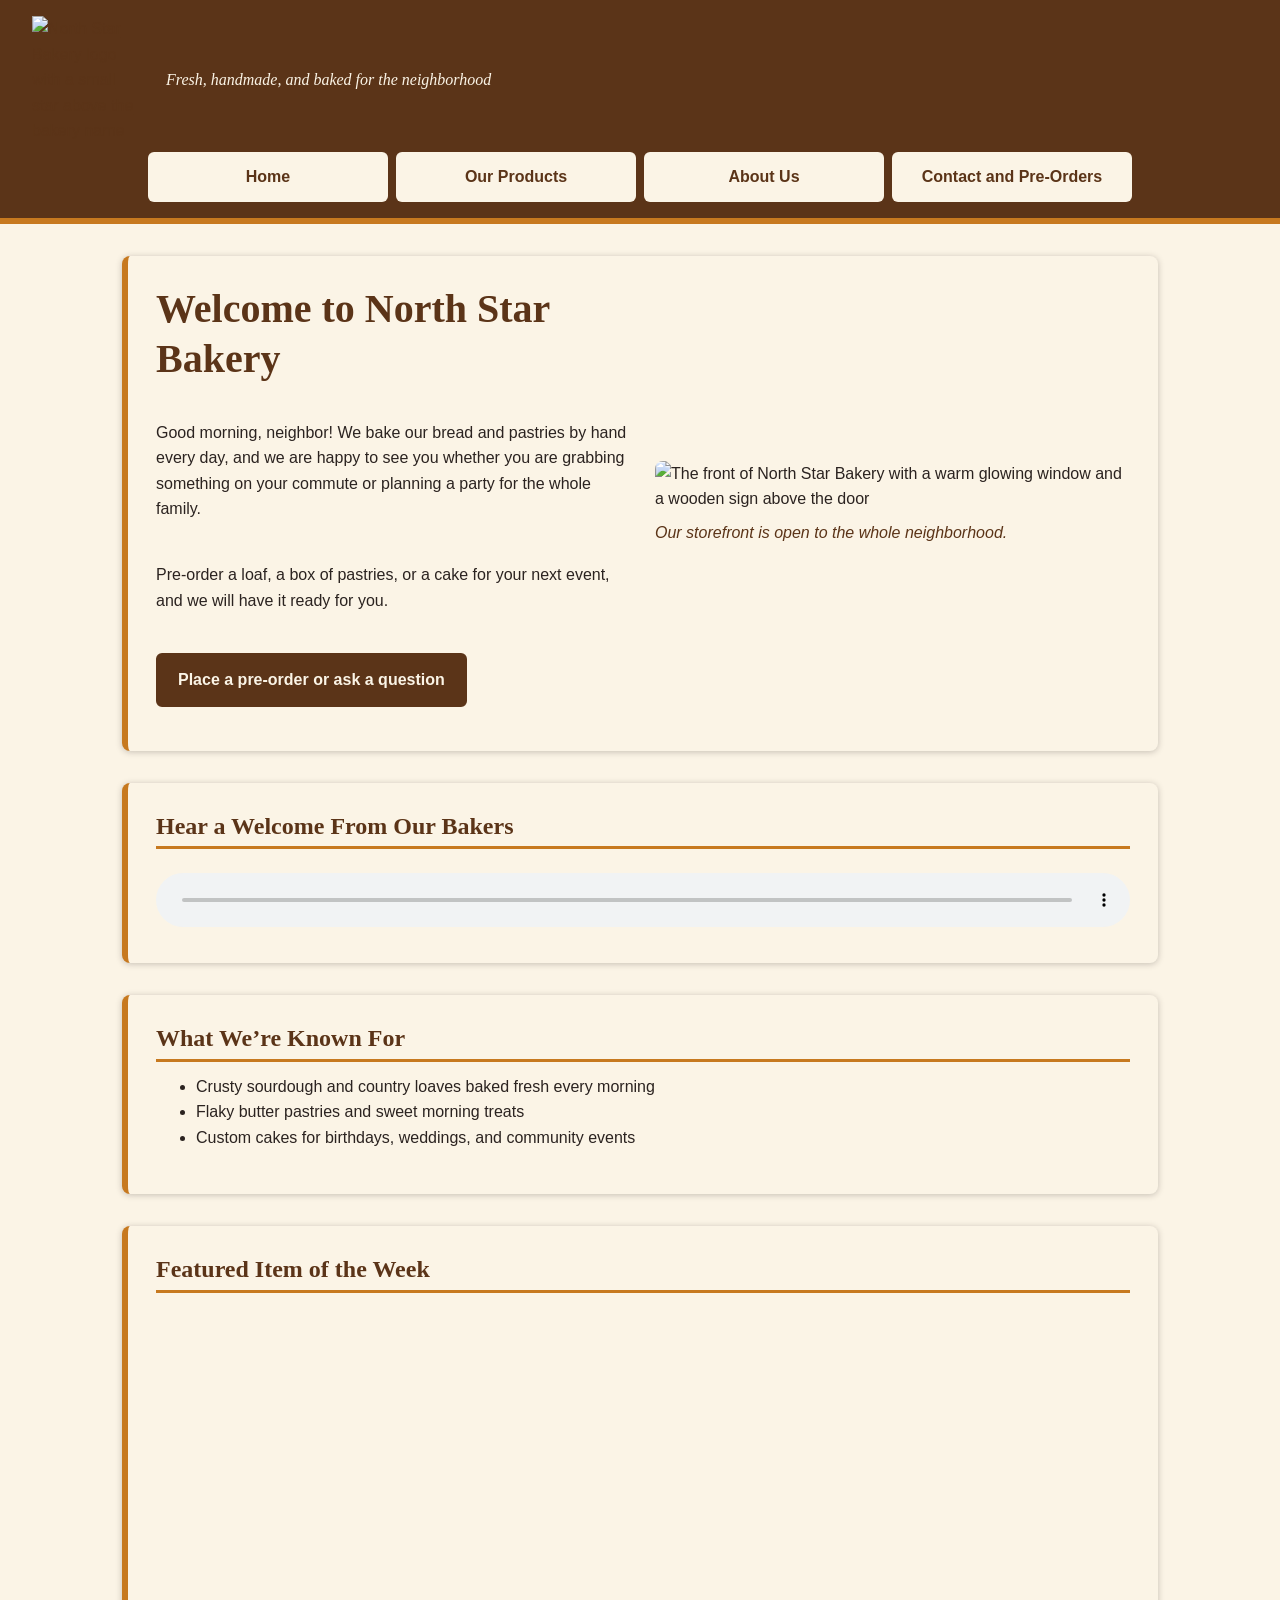
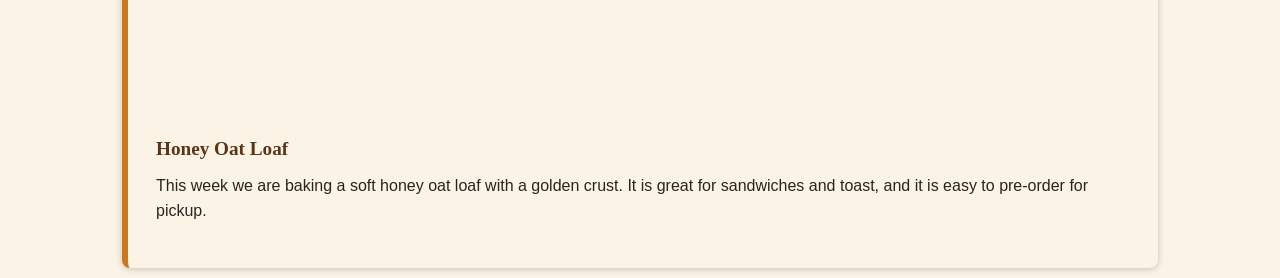
==== index.html @ 599a5acf "Rename index(1).html to index.html" ====
<!DOCTYPE html>
<html lang="en">
<head>
  <meta charset="UTF-8">
  <meta name="viewport" content="width=device-width, initial-scale=1.0">
  <meta name="description" content="North Star Bakery is a neighborhood bakery making fresh bread and pastries by hand. Pre-order for pickup or send us a question.">
  <title>North Star Bakery | Home</title>
  <link rel="stylesheet" href="styles.css">
</head>
<body>
  <header>
    <a class="logo-link" href="index.html"><img src="bakery-logo.png" alt="North Star Bakery logo with a small star above the bakery name" width="150"></a>
    <p class="tagline">Fresh, handmade, and baked for the neighborhood</p>
    <nav aria-label="Main navigation">
      <ul>
        <li><a href="index.html">Home</a></li>
        <li><a href="products.html">Our Products</a></li>
        <li><a href="about.html">About Us</a></li>
        <li><a href="contact.html">Contact and Pre-Orders</a></li>
      </ul>
    </nav>
  </header>

  <main>
    <section class="hero">
      <div class="hero-text">
      <h1>Welcome to North Star Bakery</h1>
      <p>Good morning, neighbor! We bake our bread and pastries by hand every day, and we are happy to see you whether you are grabbing something on your commute or planning a party for the whole family.</p>
      <p>Pre-order a loaf, a box of pastries, or a cake for your next event, and we will have it ready for you.</p>
      <p><a class="button" href="contact.html">Place a pre-order or ask a question</a></p>
      </div>

      <figure>
        <img src="bakery-storefront.jpg" alt="The front of North Star Bakery with a warm glowing window and a wooden sign above the door">
        <figcaption>Our storefront is open to the whole neighborhood.</figcaption>
      </figure>
    </section>

    <section>
      <h2>Hear a Welcome From Our Bakers</h2>
      <audio controls>
        <source src="bakery-welcome.mp3" type="audio/mpeg">
        <p>Your browser does not support the audio element. This is a short welcome message from the bakers at North Star Bakery. They thank you for supporting a small neighborhood bakery and invite you to stop by for a fresh loaf.</p>
      </audio>
    </section>

    <section>
      <h2>What We&rsquo;re Known For</h2>
      <ul>
        <li>Crusty sourdough and country loaves baked fresh every morning</li>
        <li>Flaky butter pastries and sweet morning treats</li>
        <li>Custom cakes for birthdays, weddings, and community events</li>
      </ul>
    </section>

    <section>
      <h2>Featured Item of the Week</h2>
      <picture>
        <source media="(min-width: 800px)" srcset="bakery-feature-large.jpg">
        <img src="bakery-feature-small.jpg" alt="A freshly baked loaf of the week sitting on a wooden board next to a linen cloth">
      </picture>
      <h3>Honey Oat Loaf</h3>
      <p>This week we are baking a soft honey oat loaf with a golden crust. It is great for sandwiches and toast, and it is easy to pre-order for pickup.</p>
    </section>

    <section>
      <h2>Hours and Location</h2>
      <p><strong>Address:</strong> 214 Lantern Street, Maple Hollow</p>
      <p><strong>Hours:</strong> Tuesday to Friday, 7:00 AM to 5:00 PM. Saturday and Sunday, 8:00 AM to 3:00 PM. Closed Monday.</p>
      <p><a href="contact.html">See full hours and directions</a></p>
    </section>
  </main>

  <footer>
    <p>&copy; 2026 North Star Bakery. Baked with care for our neighbors.</p>
    <p>214 Lantern Street, Maple Hollow</p>
  </footer>
</body>
</html>
---- styles.css ----
/* North Star Bakery - Touchstone 3 design system
   Colors (4):  cream #FBF4E6 | brown #5B3418 | honey #C7791F | charcoal #2B2320
   Fonts (2):   Georgia (headings) and Arial (body)
   Approach:    mobile-first, Flexbox layout, media query at 768px */

:root {
  --cream: #FBF4E6;
  --brown: #5B3418;
  --honey: #C7791F;
  --charcoal: #2B2320;
  --font-heading: Georgia, "Times New Roman", serif;
  --font-body: Arial, Helvetica, sans-serif;
  --gap: 1rem;
}

/* ---------- Base (mobile first) ---------- */
* {
  box-sizing: border-box;
}

body {
  margin: 0;
  background-color: var(--cream);
  color: var(--charcoal);
  font-family: var(--font-body);
  font-size: 1rem;
  line-height: 1.6;
}

img,
video {
  display: block;
  max-width: 100%;
  height: auto;
  border-radius: 8px;
}

audio {
  width: 100%;
}

/* Keep large photos from taking over the page */
main figure img,
main picture img {
  width: 100%;
  max-height: 420px;
  object-fit: cover;
}

h1,
h2,
h3 {
  font-family: var(--font-heading);
  color: var(--brown);
  line-height: 1.25;
  margin: 0 0 0.75rem;
}

h1 {
  font-size: 2rem;
}

h2 {
  font-size: 1.5rem;
  padding-bottom: 0.35rem;
  border-bottom: 3px solid var(--honey);
}

h3 {
  font-size: 1.2rem;
}

p,
ul {
  margin: 0 0 1rem;
}

a {
  color: var(--brown);
  text-decoration: underline;
  text-underline-offset: 3px;
}

a:hover {
  color: var(--charcoal);
  text-decoration-color: var(--honey);
  text-decoration-thickness: 3px;
}

a:focus-visible,
button:focus-visible,
input:focus-visible,
select:focus-visible,
textarea:focus-visible {
  outline: 3px solid var(--honey);
  outline-offset: 2px;
}

/* ---------- Header and navigation ---------- */
header {
  display: flex;
  flex-direction: column;
  align-items: center;
  gap: 0.5rem;
  padding: 1rem;
  background-color: var(--brown);
  color: var(--cream);
  border-bottom: 6px solid var(--honey);
  text-align: center;
}

header img {
  width: 110px;
  border-radius: 0;
}

.tagline {
  margin: 0;
  font-family: var(--font-heading);
  font-style: italic;
}

nav {
  width: 100%;
}

nav ul {
  display: flex;
  flex-direction: column;
  gap: 0.5rem;
  margin: 0;
  padding: 0;
  list-style: none;
}

nav a {
  display: block;
  padding: 0.75rem 1rem;
  background-color: var(--cream);
  color: var(--brown);
  font-weight: bold;
  text-decoration: none;
  text-align: center;
  border-radius: 6px;
}

nav a:hover,
nav a:focus-visible {
  background-color: var(--honey);
  color: var(--charcoal);
}

/* ---------- Main content ---------- */
main {
  display: flex;
  flex-direction: column;
  gap: 1.5rem;
  max-width: 1100px;
  margin: 0 auto;
  padding: 1.25rem 1rem;
}

main > section {
  padding: 1.25rem;
  border-left: 6px solid var(--honey);
  border-radius: 8px;
  background-color: var(--cream);
  box-shadow: 0 1px 6px rgba(43, 35, 32, 0.25);
}

main > section > * + * {
  margin-top: 0.75rem;
}

figure {
  margin: 0;
}

figcaption {
  margin-top: 0.5rem;
  font-style: italic;
  color: var(--brown);
}

address {
  font-style: normal;
  margin-bottom: 1rem;
}

/* Layout wrappers use Flexbox, stacked on small screens */
.hero,
.hero-text,
.product-groups,
.team,
.info-boxes {
  display: flex;
  flex-direction: column;
  gap: 1.5rem;
}

.hero > * + *,
.hero-text > *,
.team > * {
  margin-top: 0;
}

.product-groups > section,
.team > article,
.info-boxes > section {
  padding: 1.25rem;
  border-left: 6px solid var(--honey);
  border-radius: 8px;
  background-color: var(--cream);
  box-shadow: 0 1px 6px rgba(43, 35, 32, 0.25);
}

.product-groups > section > * + * {
  margin-top: 0.75rem;
}

/* Buttons and call to action links */
.button,
button {
  display: inline-block;
  min-height: 44px;
  padding: 0.75rem 1.25rem;
  border: 2px solid var(--brown);
  border-radius: 6px;
  background-color: var(--brown);
  color: var(--cream);
  font-family: var(--font-body);
  font-size: 1rem;
  font-weight: bold;
  text-align: center;
  text-decoration: none;
  cursor: pointer;
}

.button:hover,
button:hover {
  background-color: var(--honey);
  border-color: var(--honey);
  color: var(--charcoal);
}

button[type="reset"] {
  background-color: var(--cream);
  color: var(--brown);
}

/* ---------- Forms ---------- */
form {
  display: flex;
  flex-direction: column;
  gap: 1.25rem;
}

fieldset {
  min-width: 0;
  margin: 0;
  padding: 1rem;
  border: 2px solid var(--brown);
  border-radius: 8px;
}

legend {
  padding: 0 0.5rem;
  font-family: var(--font-heading);
  font-size: 1.2rem;
  font-weight: bold;
  color: var(--brown);
}

fieldset p {
  margin: 0 0 1rem;
}

label {
  display: inline-block;
  margin-bottom: 0.35rem;
  font-weight: bold;
}

input,
select,
textarea {
  width: 100%;
  min-height: 44px;
  padding: 0.6rem;
  border: 2px solid var(--brown);
  border-radius: 6px;
  background-color: #ffffff;
  color: var(--charcoal);
  font-family: var(--font-body);
  font-size: 1rem;
}

textarea {
  resize: vertical;
}

input:invalid:not(:placeholder-shown),
textarea:invalid:not(:placeholder-shown) {
  border-color: var(--honey);
}

form > p {
  display: flex;
  flex-wrap: wrap;
  gap: 0.75rem;
  margin: 0;
}

/* ---------- Footer ---------- */
footer {
  padding: 1.25rem 1rem;
  background-color: var(--brown);
  color: var(--cream);
  border-top: 6px solid var(--honey);
  text-align: center;
}

footer p {
  margin: 0.25rem 0;
}

/* ---------- Larger screens (tablet and up) ---------- */
@media (min-width: 768px) {
  h1 {
    font-size: 2.5rem;
  }

  header {
    flex-direction: row;
    flex-wrap: wrap;
    justify-content: space-between;
    padding: 1rem 2rem;
    text-align: left;
  }

  .tagline {
    flex: 1;
    padding-left: 1rem;
  }

  nav {
    width: 100%;
  }

  nav ul {
    flex-direction: row;
    justify-content: center;
  }

  nav li {
    flex: 1;
    max-width: 240px;
  }

  main {
    padding: 2rem;
    gap: 2rem;
  }

  main > section,
  .product-groups > section,
  .team > article,
  .info-boxes > section {
    padding: 1.75rem;
  }

  /* Home page: welcome text beside the storefront photo */
  .hero {
    flex-direction: row;
    align-items: center;
  }

  .hero-text,
  .hero figure {
    flex: 1;
  }

  /* Products, team, and contact info sit side by side */
  .product-groups,
  .team,
  .info-boxes {
    flex-direction: row;
    align-items: stretch;
  }

  .product-groups > section,
  .team > article,
  .info-boxes > section {
    flex: 1;
  }

  /* Longer forms are easier to scan at a comfortable width */
  form {
    max-width: 700px;
  }
}
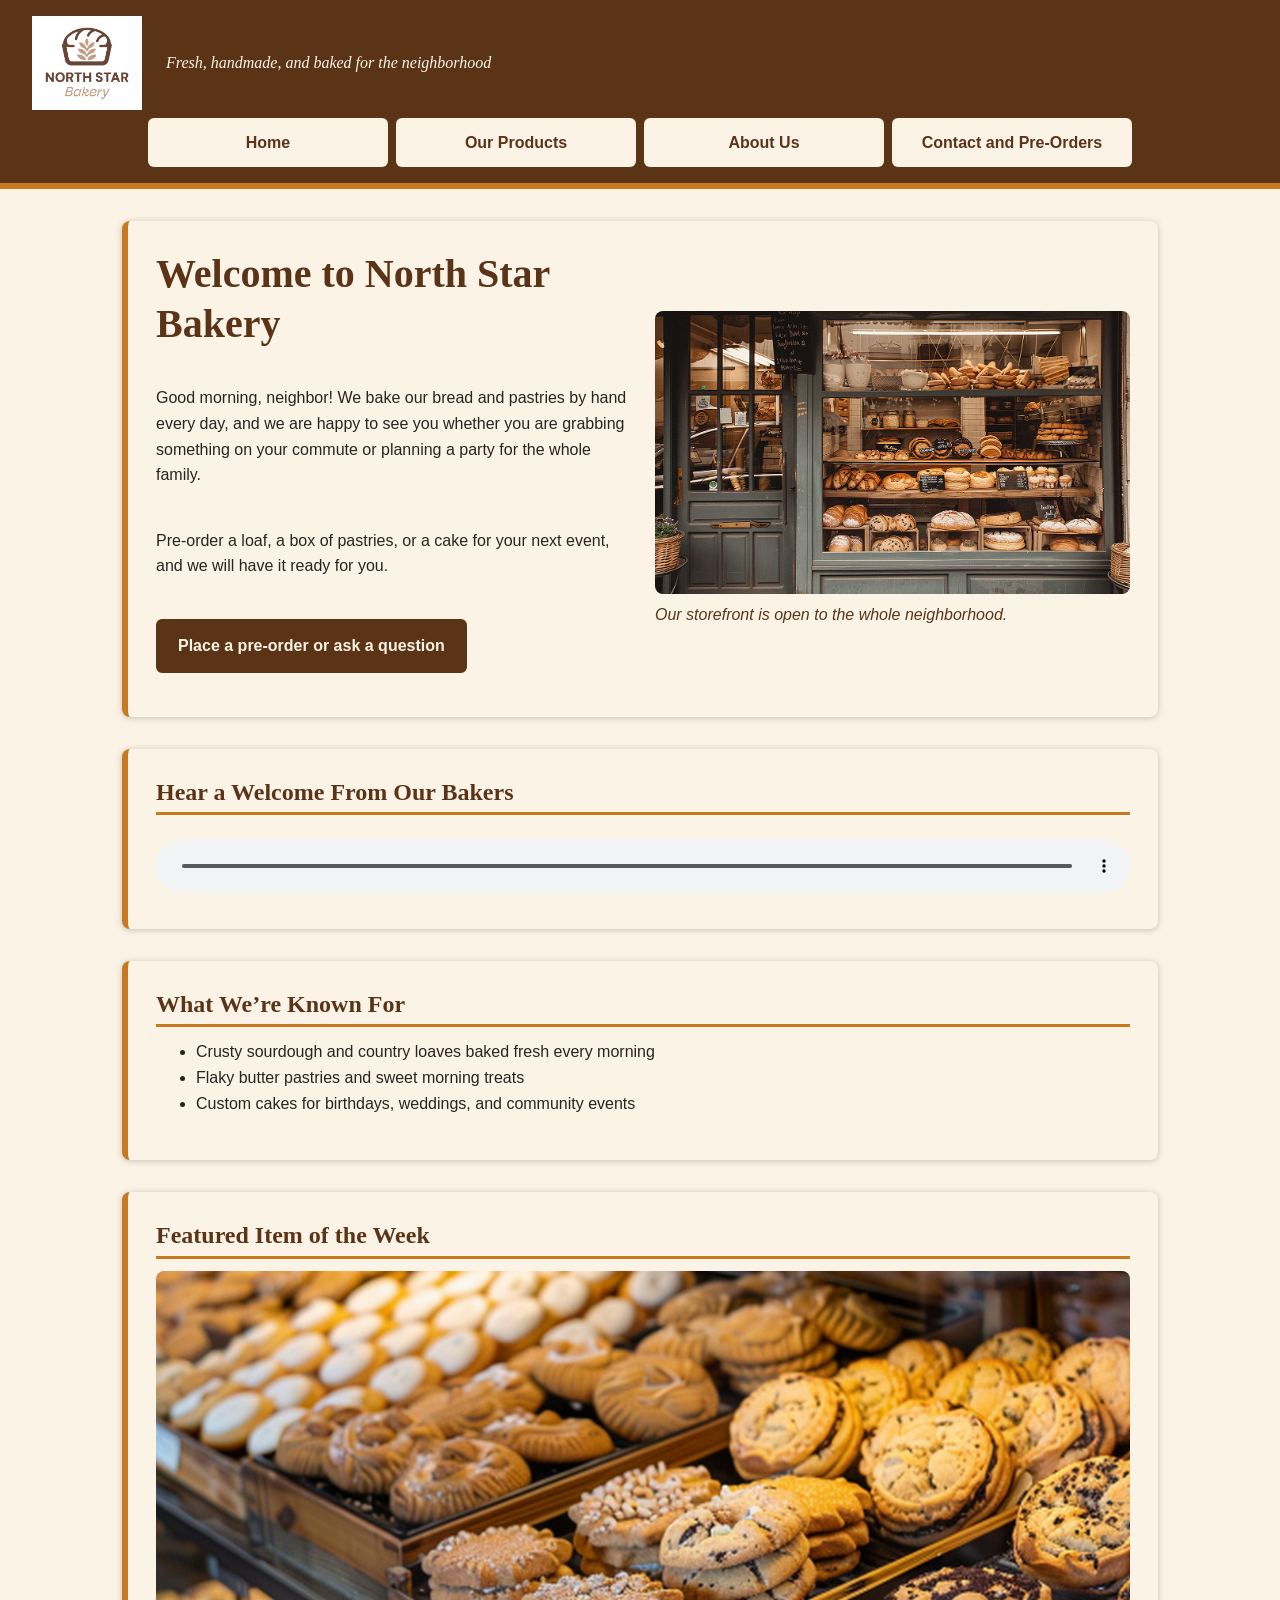
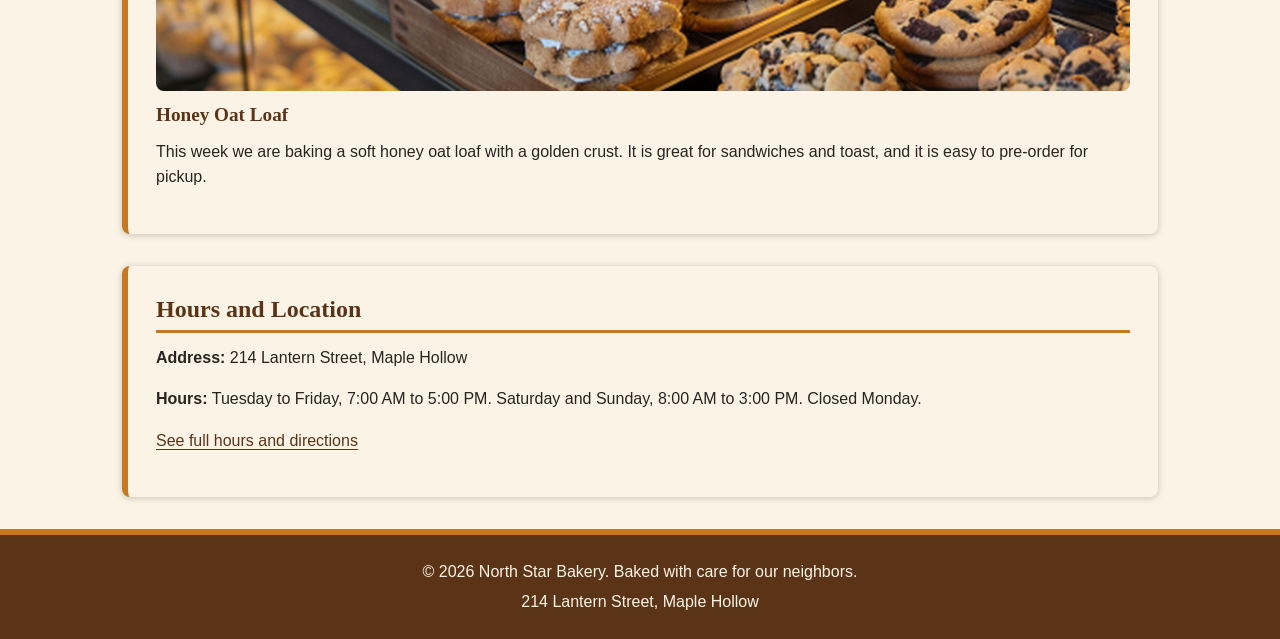
==== commit 460657ef: "Add files via upload" ====
--- a/index.html
+++ b/index.html
@@ -31,7 +31,7 @@
       </div>
 
       <figure>
-        <img src="bakery-storefront.jpg" alt="The front of North Star Bakery with a warm glowing window and a wooden sign above the door">
+        <img src="bakery-storefront.png" alt="The front of North Star Bakery with a warm glowing window and a wooden sign above the door">
         <figcaption>Our storefront is open to the whole neighborhood.</figcaption>
       </figure>
     </section>
@@ -56,8 +56,8 @@
     <section>
       <h2>Featured Item of the Week</h2>
       <picture>
-        <source media="(min-width: 800px)" srcset="bakery-feature-large.jpg">
-        <img src="bakery-feature-small.jpg" alt="A freshly baked loaf of the week sitting on a wooden board next to a linen cloth">
+        <source media="(min-width: 800px)" srcset="bakery-feature-large.png">
+        <img src="bakery-feature-small.png" alt="A freshly baked loaf of the week sitting on a wooden board next to a linen cloth">
       </picture>
       <h3>Honey Oat Loaf</h3>
       <p>This week we are baking a soft honey oat loaf with a golden crust. It is great for sandwiches and toast, and it is easy to pre-order for pickup.</p>
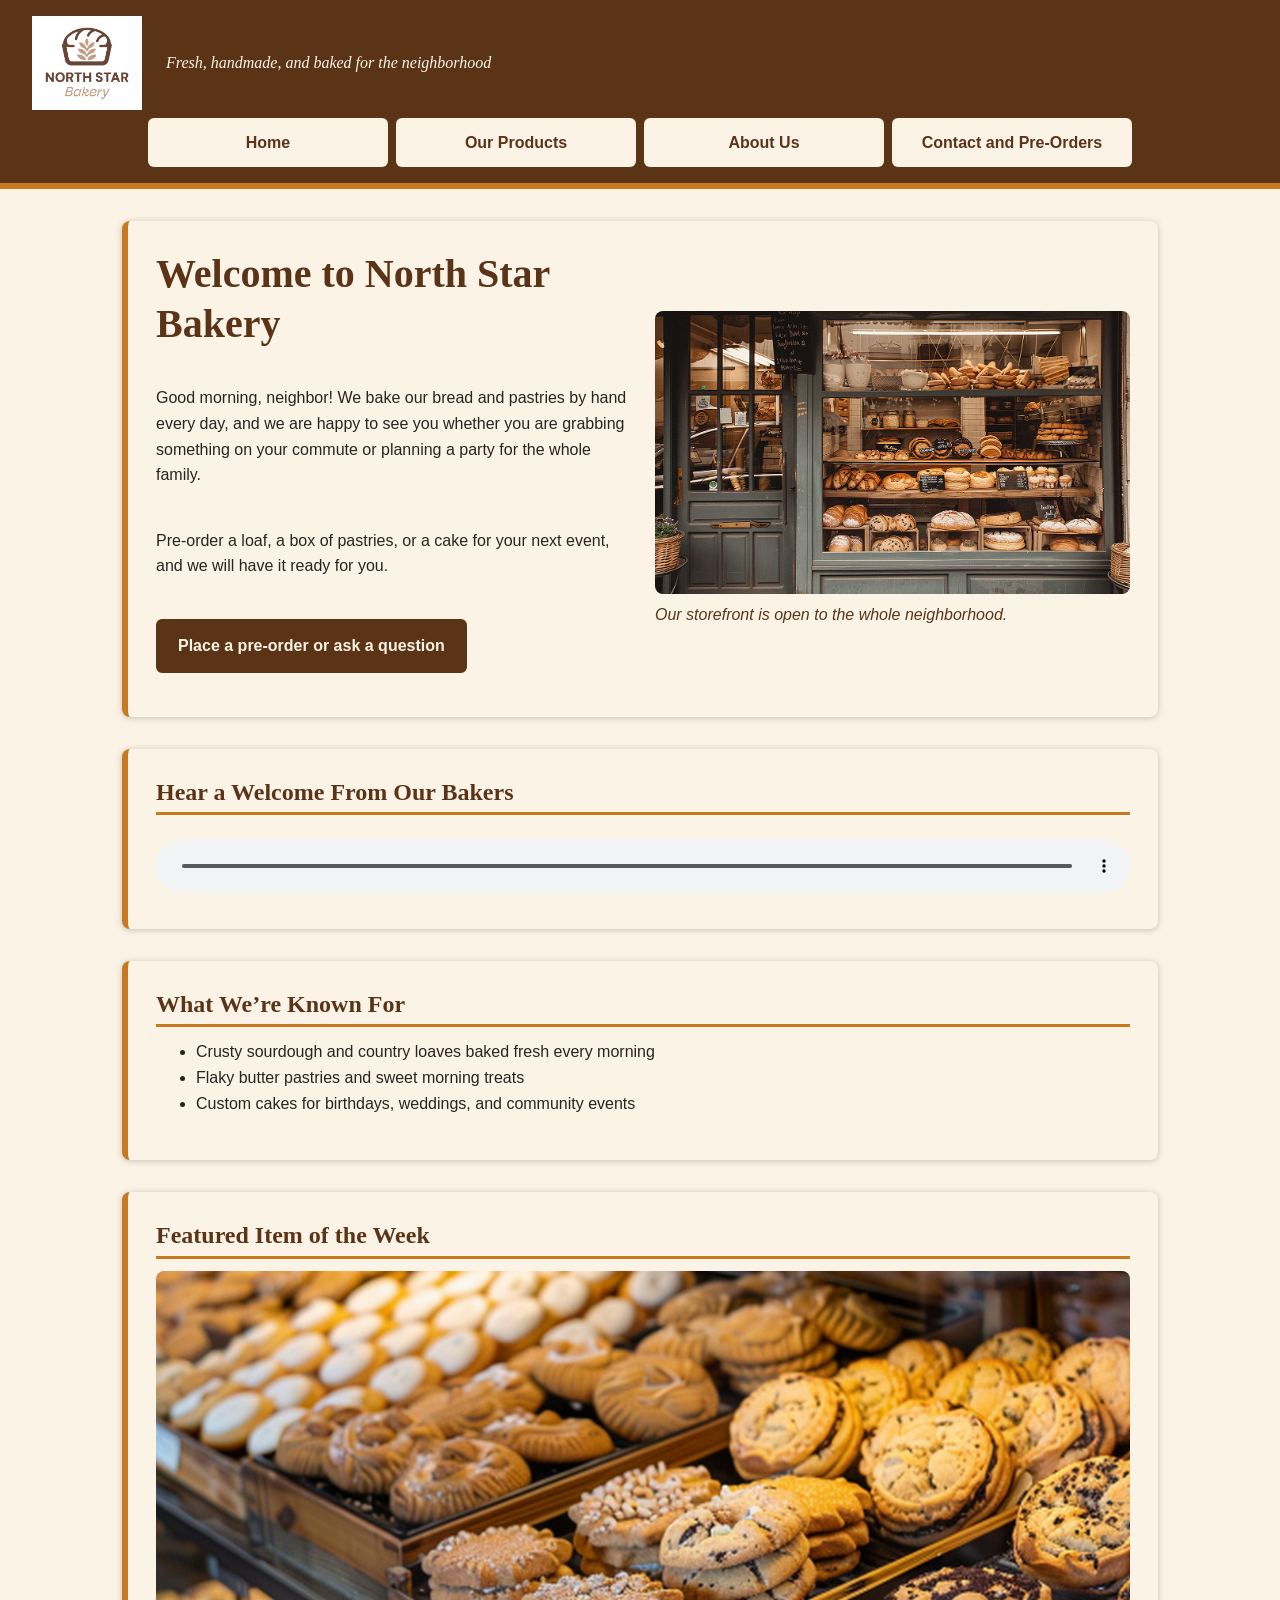
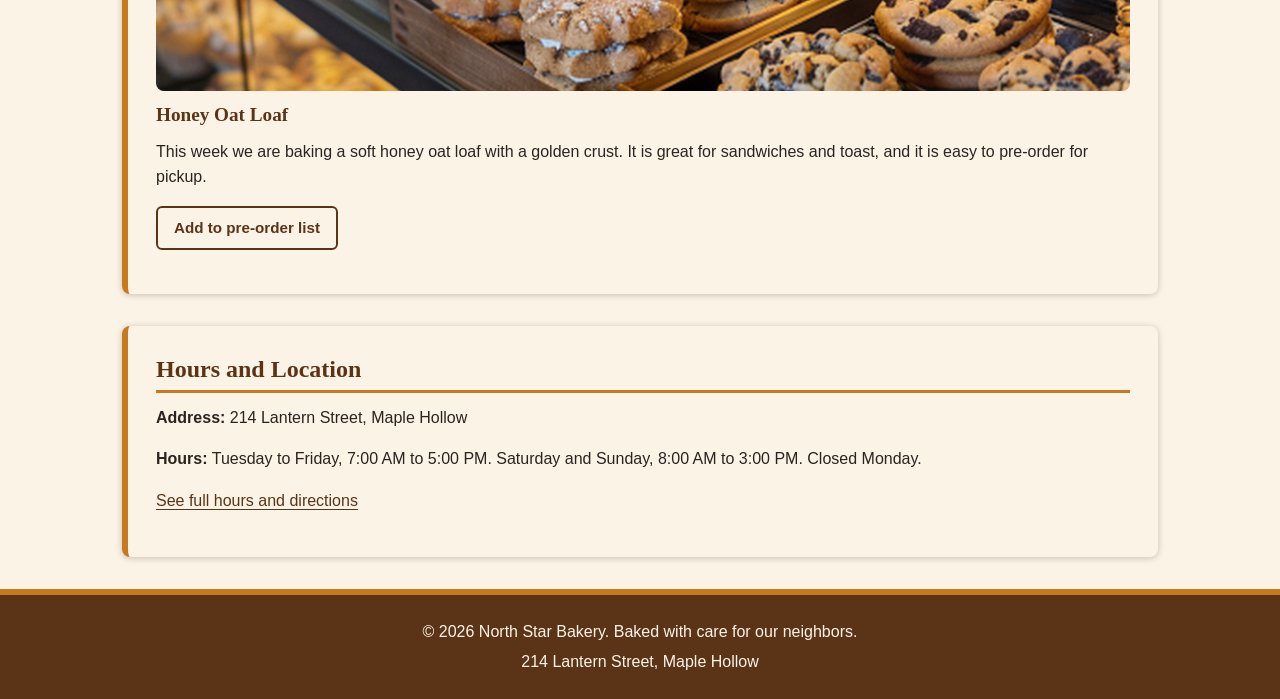
==== commit e91e4676: "Add files via upload" ====
--- a/index.html
+++ b/index.html
@@ -6,6 +6,7 @@
   <meta name="description" content="North Star Bakery is a neighborhood bakery making fresh bread and pastries by hand. Pre-order for pickup or send us a question.">
   <title>North Star Bakery | Home</title>
   <link rel="stylesheet" href="styles.css">
+  <script src="script.js" defer></script>
 </head>
 <body>
   <header>
@@ -61,6 +62,7 @@
       </picture>
       <h3>Honey Oat Loaf</h3>
       <p>This week we are baking a soft honey oat loaf with a golden crust. It is great for sandwiches and toast, and it is easy to pre-order for pickup.</p>
+      <p><button type="button" class="add-item" data-id="honey-oat-loaf">Add to pre-order list</button></p>
     </section>
 
     <section>
--- a/styles.css
+++ b/styles.css
@@ -1,6 +1,7 @@
 /* North Star Bakery - Touchstone 3 design system
    Colors (4):  cream #FBF4E6 | brown #5B3418 | honey #C7791F | charcoal #2B2320
    Fonts (2):   Georgia (headings) and Arial (body)
+   Touchstone 4 adds a dark red (#9B1C1C) used only for form error messages
    Approach:    mobile-first, Flexbox layout, media query at 768px */
 
 :root {
@@ -8,6 +9,7 @@
   --brown: #5B3418;
   --honey: #C7791F;
   --charcoal: #2B2320;
+  --error: #9B1C1C;
   --font-heading: Georgia, "Times New Roman", serif;
   --font-body: Arial, Helvetica, sans-serif;
   --gap: 1rem;
@@ -299,11 +301,6 @@
   resize: vertical;
 }
 
-input:invalid:not(:placeholder-shown),
-textarea:invalid:not(:placeholder-shown) {
-  border-color: var(--honey);
-}
-
 form > p {
   display: flex;
   flex-wrap: wrap;
@@ -399,3 +396,112 @@
     max-width: 700px;
   }
 }
+
+/* ==========================================================
+   Touchstone 4: interactive pre-order list and form feedback
+   ========================================================== */
+
+/* Makes sure the hidden attribute always hides an element */
+[hidden] {
+  display: none !important;
+}
+
+/* Add to list buttons */
+.add-item {
+  display: block;
+  margin-top: 0.5rem;
+  padding: 0.5rem 1rem;
+  background-color: var(--cream);
+  color: var(--brown);
+  font-size: 0.95rem;
+}
+
+.add-item[aria-pressed="true"] {
+  background-color: var(--honey);
+  border-color: var(--charcoal);
+  color: var(--charcoal);
+}
+
+/* Cart count shown in the navigation */
+.list-count {
+  display: inline-block;
+  min-width: 1.5rem;
+  margin-left: 0.5rem;
+  padding: 0.1rem 0.4rem;
+  border-radius: 999px;
+  background-color: var(--honey);
+  color: var(--charcoal);
+  font-size: 0.85rem;
+  text-align: center;
+}
+
+/* Pre-order list panel on the products page */
+#list-items {
+  display: flex;
+  flex-direction: column;
+  gap: 0.5rem;
+  margin: 0 0 1rem;
+  padding: 0;
+  list-style: none;
+}
+
+#list-items li {
+  display: flex;
+  flex-wrap: wrap;
+  align-items: center;
+  justify-content: space-between;
+  gap: 0.5rem;
+  padding: 0.6rem 0.75rem;
+  border: 2px solid var(--brown);
+  border-radius: 6px;
+}
+
+.remove-item {
+  min-height: 40px;
+  padding: 0.35rem 0.8rem;
+  background-color: var(--cream);
+  color: var(--brown);
+}
+
+.list-actions {
+  display: flex;
+  flex-wrap: wrap;
+  gap: 0.75rem;
+  margin: 0;
+}
+
+/* Form feedback */
+.error-message {
+  display: block;
+  margin-top: 0.35rem;
+  color: var(--error);
+  font-weight: bold;
+}
+
+.error-message:not(:empty)::before {
+  content: "\26A0  ";
+}
+
+input.invalid,
+select.invalid,
+textarea.invalid {
+  border-color: var(--error);
+  border-width: 3px;
+}
+
+#prefill-note {
+  display: block;
+  margin-top: 0.35rem;
+  color: var(--brown);
+  font-style: italic;
+}
+
+#form-message {
+  margin-bottom: 1rem;
+  padding: 1rem;
+  border: 3px solid var(--brown);
+  border-radius: 8px;
+  background-color: var(--cream);
+  color: var(--brown);
+  font-weight: bold;
+}
